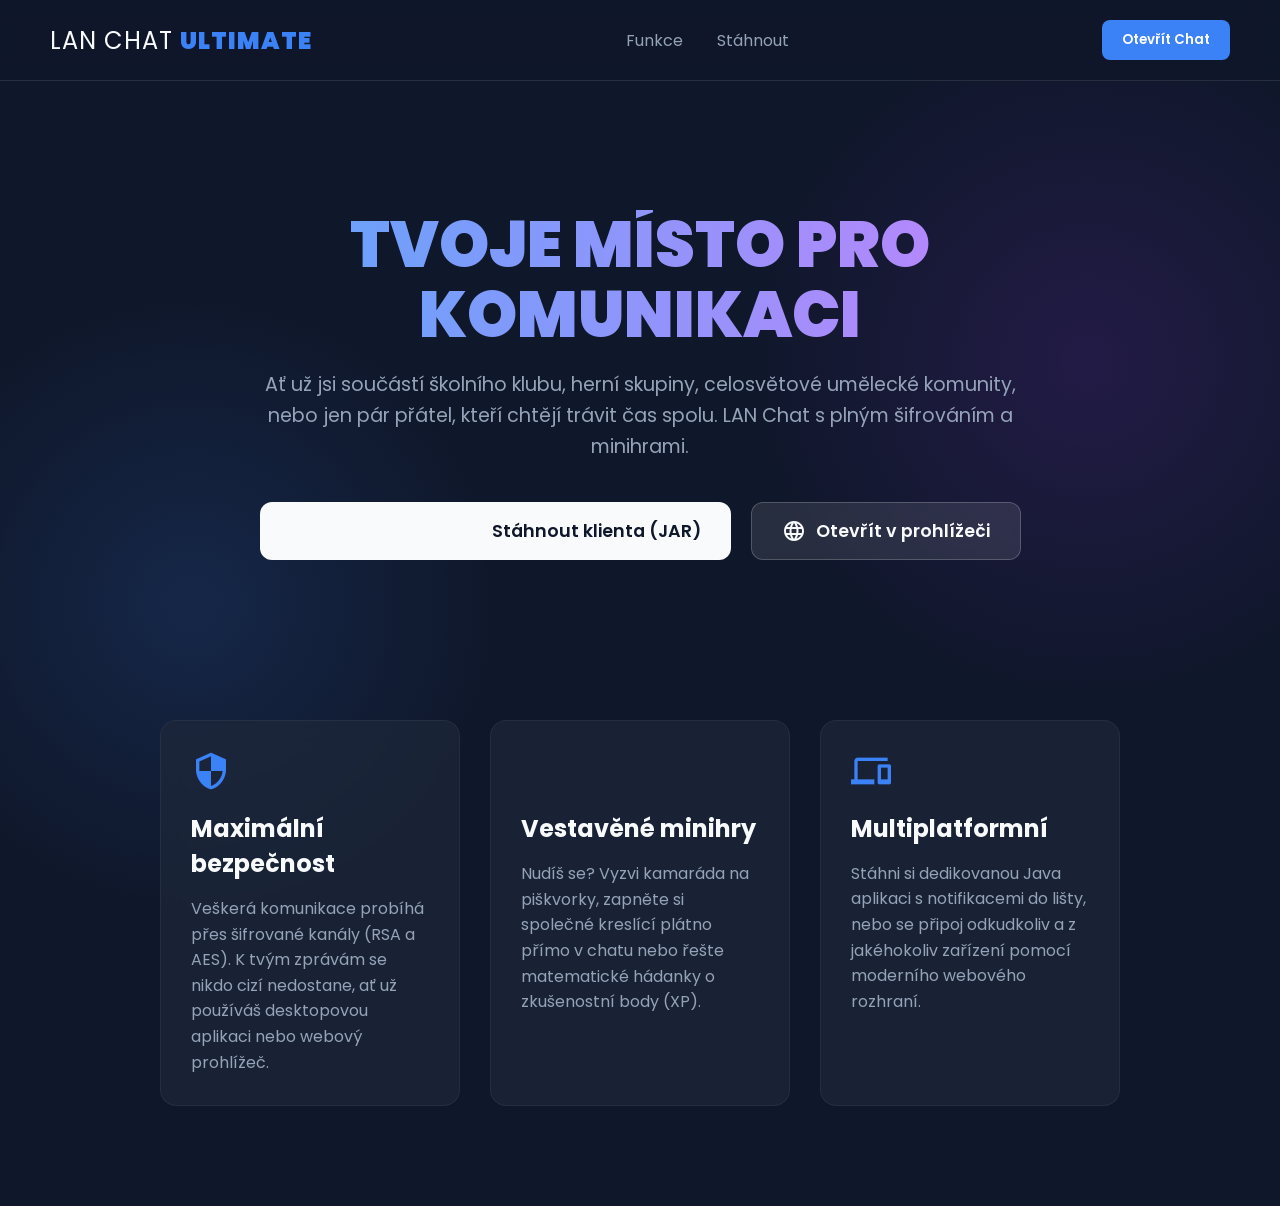
==== Server/src/main/resources/WebClient/index.html @ 34ec7c35 "Final opravy" ====
<!DOCTYPE html>
<html lang="cs">
<head>
    <meta charset="UTF-8">
    <meta name="viewport" content="width=device-width, initial-scale=1.0">
    <title>LAN Chat Ultimate</title>
    <link href="https://fonts.googleapis.com/icon?family=Material+Icons" rel="stylesheet">
    <link href="https://fonts.googleapis.com/css2?family=Poppins:wght@400;600;900&display=swap" rel="stylesheet">
    <style>
        :root {
            --bg-color: #0f172a;
            --primary: #3b82f6;
            --primary-hover: #2563eb;
            --text-main: #f8fafc;
            --text-muted: #94a3b8;
            --card-bg: rgba(30, 41, 59, 0.7);
        }
        * { margin: 0; padding: 0; box-sizing: border-box; font-family: 'Poppins', sans-serif; }
        body {
            background-color: var(--bg-color);
            color: var(--text-main);
            overflow-x: hidden;
            background-image: radial-gradient(circle at 15% 50%, rgba(59, 130, 246, 0.15), transparent 25%),
            radial-gradient(circle at 85% 30%, rgba(147, 51, 234, 0.15), transparent 25%);
        }
        .landing-nav {
            display: flex; justify-content: space-between; align-items: center;
            padding: 20px 50px; background: rgba(15, 23, 42, 0.8);
            backdrop-filter: blur(10px); border-bottom: 1px solid rgba(255,255,255,0.1);
            position: fixed; top: 0; width: 100%; z-index: 1000;
        }
        .logo { font-size: 24px; letter-spacing: 1px; }
        .nav-links a { color: var(--text-muted); text-decoration: none; margin: 0 15px; transition: 0.3s; }
        .nav-links a:hover { color: var(--text-main); }
        .btn-login {
            background: var(--primary); color: white; border: none;
            padding: 10px 20px; border-radius: 8px; font-weight: 600;
            cursor: pointer; transition: 0.3s;
        }
        .btn-login:hover { background: var(--primary-hover); box-shadow: 0 0 15px rgba(59, 130, 246, 0.5); }

        .hero-section {
            display: flex; flex-direction: column; justify-content: center; align-items: center;
            min-height: 80vh; text-align: center; padding: 100px 20px 50px 20px;
            position: relative;
        }
        .hero-content { max-width: 800px; z-index: 10; }
        .hero-content h1 { font-size: 4rem; font-weight: 900; line-height: 1.1; margin-bottom: 20px; background: linear-gradient(to right, #60a5fa, #c084fc); -webkit-background-clip: text; -webkit-text-fill-color: transparent; }
        .hero-content p { font-size: 1.2rem; color: var(--text-muted); margin-bottom: 40px; line-height: 1.6; }

        .hero-buttons { display: flex; gap: 20px; justify-content: center; flex-wrap: wrap; }
        .btn-hero-download, .btn-hero-web {
            display: flex; align-items: center; gap: 10px; border: none; padding: 15px 30px;
            border-radius: 12px; font-size: 1.1rem; font-weight: 600; cursor: pointer; transition: 0.3s transform, 0.3s box-shadow; text-decoration: none;
        }
        .btn-hero-download { background: var(--text-main); color: var(--bg-color); }
        .btn-hero-download:hover { transform: translateY(-3px); box-shadow: 0 10px 25px rgba(255,255,255,0.2); }
        .btn-hero-web { background: rgba(255,255,255,0.1); color: var(--text-main); border: 1px solid rgba(255,255,255,0.2); backdrop-filter: blur(5px); }
        .btn-hero-web:hover { background: rgba(255,255,255,0.2); transform: translateY(-3px); }

        .features-section {
            display: grid; grid-template-columns: repeat(auto-fit, minmax(300px, 1fr));
            gap: 30px; max-width: 1000px; margin: 0 auto 100px auto; padding: 0 20px;
        }
        .feature-card {
            background: var(--card-bg); padding: 30px; border-radius: 16px;
            border: 1px solid rgba(255,255,255,0.05); text-align: left;
            transition: 0.3s; backdrop-filter: blur(10px);
        }
        .feature-card:hover { transform: translateY(-5px); border-color: rgba(255,255,255,0.2); box-shadow: 0 10px 30px rgba(0,0,0,0.3); }
        .feature-icon { font-size: 40px; color: var(--primary); margin-bottom: 20px; }
        .feature-card h3 { font-size: 1.5rem; margin-bottom: 15px; color: var(--text-main); }
        .feature-card p { color: var(--text-muted); line-height: 1.6; }
    </style>
</head>
<body>

<nav class="landing-nav">
    <div class="logo">LAN CHAT <span style="font-weight:900; color:#3b82f6;">ULTIMATE</span></div>
    <div class="nav-links">
        <a href="#features">Funkce</a>
        <a href="klient.jar" download>Stáhnout</a>
    </div>
    <button class="btn-login" onclick="window.location.href='app.html'">Otevřít Chat</button>
</nav>

<header class="hero-section">
    <div class="hero-content">
        <h1>TVOJE MÍSTO PRO <br> KOMUNIKACI</h1>
        <p>
            Ať už jsi součástí školního klubu, herní skupiny, celosvětové umělecké komunity,
            nebo jen pár přátel, kteří chtějí trávit čas spolu. LAN Chat s plným šifrováním a minihrami.
        </p>
        <div class="hero-buttons">
            <a href="klient.jar" download class="btn-hero-download">
                <span class="material-icons">download</span> Stáhnout klienta (JAR)
            </a>
            <a href="app.html" class="btn-hero-web">
                <span class="material-icons">language</span> Otevřít v prohlížeči
            </a>
        </div>
    </div>
</header>

<section id="features" class="features-section">
    <div class="feature-card">
        <span class="material-icons feature-icon">security</span>
        <h3>Maximální bezpečnost</h3>
        <p>Veškerá komunikace probíhá přes šifrované kanály (RSA a AES). K tvým zprávám se nikdo cizí nedostane, ať už používáš desktopovou aplikaci nebo webový prohlížeč.</p>
    </div>
    <div class="feature-card">
        <span class="material-icons feature-icon">sports_esports</span>
        <h3>Vestavěné minihry</h3>
        <p>Nudíš se? Vyzvi kamaráda na piškvorky, zapněte si společné kreslící plátno přímo v chatu nebo řešte matematické hádanky o zkušenostní body (XP).</p>
    </div>
    <div class="feature-card">
        <span class="material-icons feature-icon">devices</span>
        <h3>Multiplatformní</h3>
        <p>Stáhni si dedikovanou Java aplikaci s notifikacemi do lišty, nebo se připoj odkudkoliv a z jakéhokoliv zařízení pomocí moderního webového rozhraní.</p>
    </div>
</section>

</body>
</html>
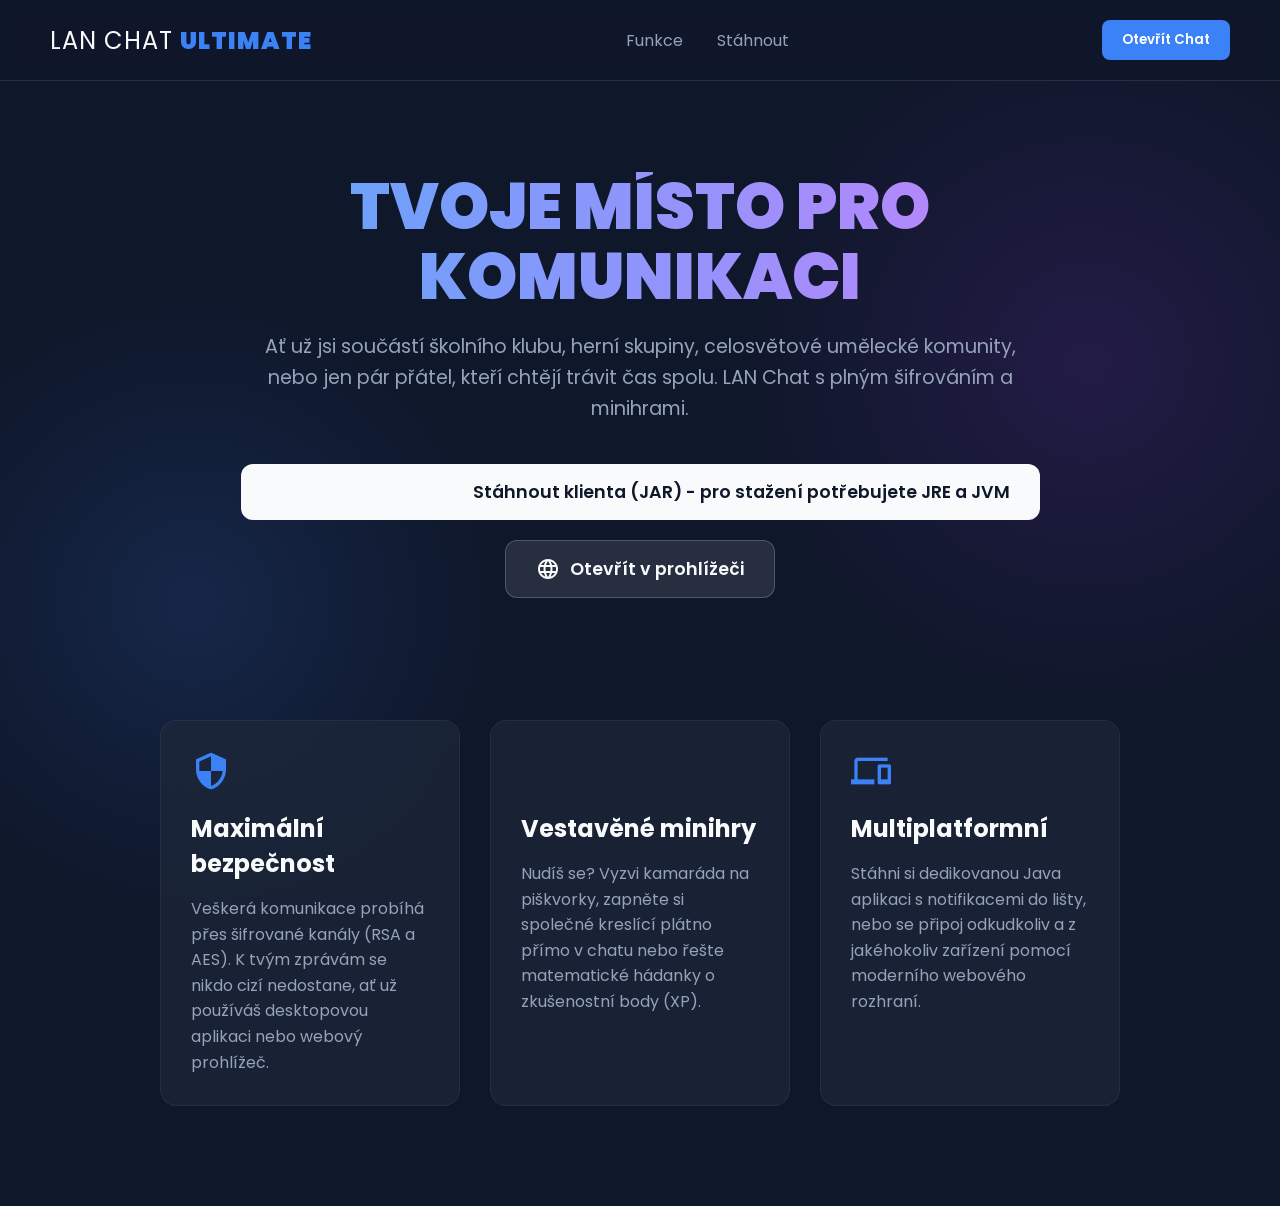
==== commit 3ae3ad16: "Oprava chyb finální verze" ====
--- a/Server/src/main/resources/WebClient/index.html
+++ b/Server/src/main/resources/WebClient/index.html
@@ -79,7 +79,7 @@
     <div class="logo">LAN CHAT <span style="font-weight:900; color:#3b82f6;">ULTIMATE</span></div>
     <div class="nav-links">
         <a href="#features">Funkce</a>
-        <a href="klient.jar" download>Stáhnout</a>
+        <a href="Klient.jar" download>Stáhnout</a>
     </div>
     <button class="btn-login" onclick="window.location.href='app.html'">Otevřít Chat</button>
 </nav>
@@ -92,8 +92,8 @@
             nebo jen pár přátel, kteří chtějí trávit čas spolu. LAN Chat s plným šifrováním a minihrami.
         </p>
         <div class="hero-buttons">
-            <a href="klient.jar" download class="btn-hero-download">
-                <span class="material-icons">download</span> Stáhnout klienta (JAR)
+            <a href="Klient.jar" download class="btn-hero-download">
+                <span class="material-icons">download</span> Stáhnout klienta (JAR) - pro stažení potřebujete JRE a JVM
             </a>
             <a href="app.html" class="btn-hero-web">
                 <span class="material-icons">language</span> Otevřít v prohlížeči
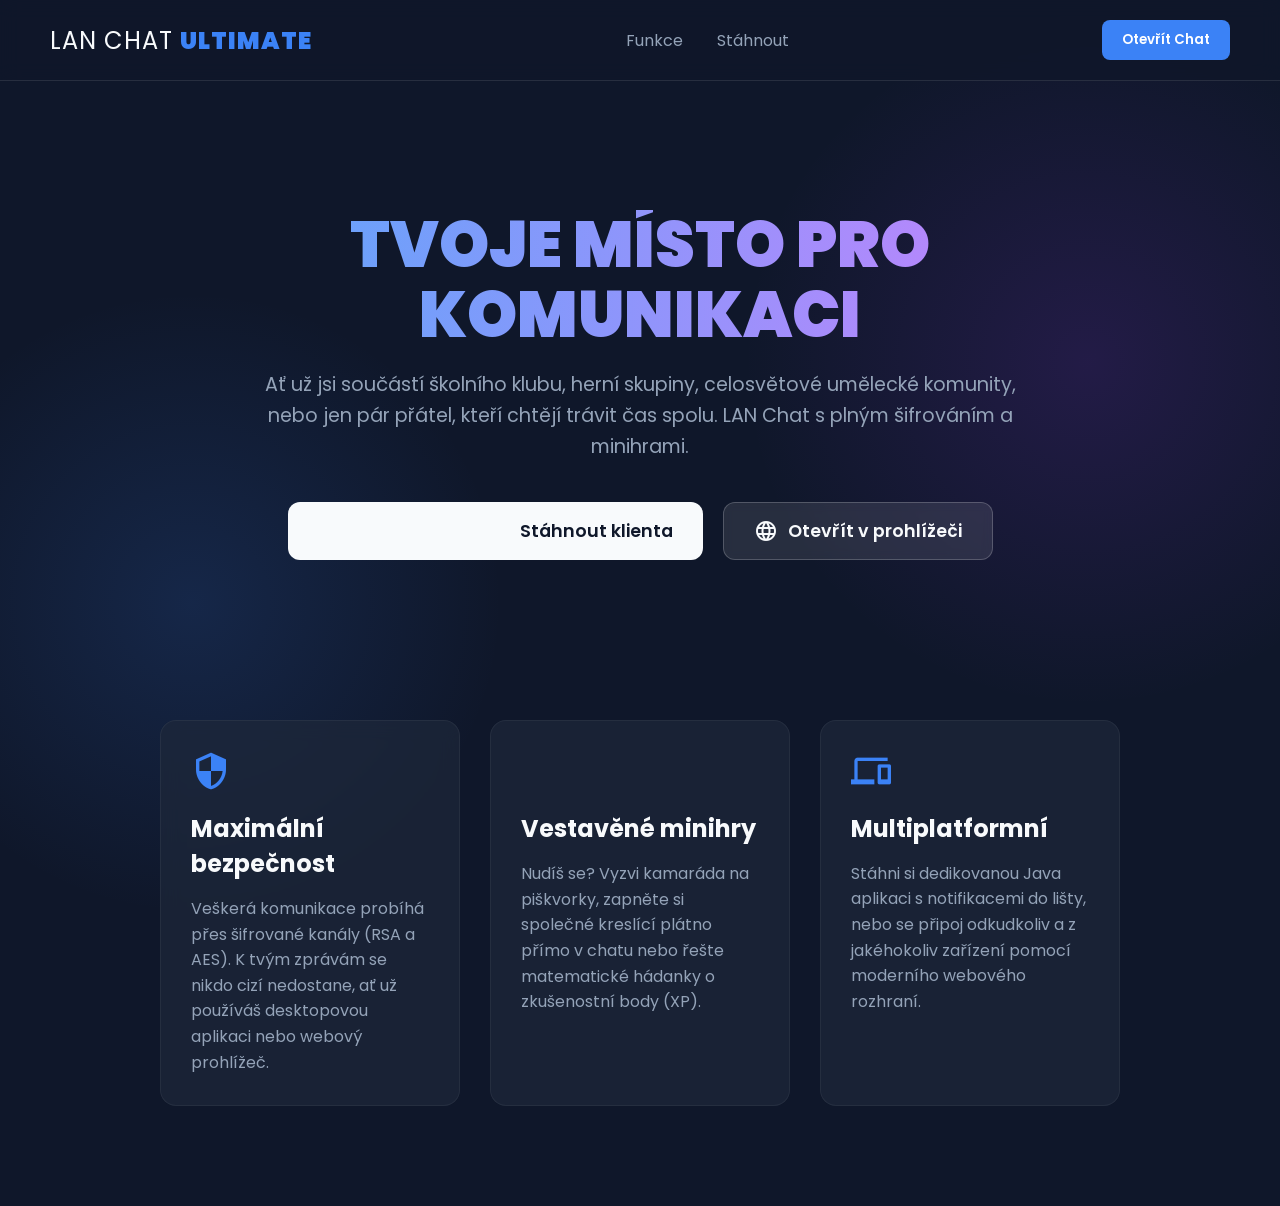
==== commit 23b5cbcc: "Oprava Whiteboardu + exe verze" ====
--- a/Server/src/main/resources/WebClient/index.html
+++ b/Server/src/main/resources/WebClient/index.html
@@ -92,8 +92,8 @@
             nebo jen pár přátel, kteří chtějí trávit čas spolu. LAN Chat s plným šifrováním a minihrami.
         </p>
         <div class="hero-buttons">
-            <a href="Klient.jar" download class="btn-hero-download">
-                <span class="material-icons">download</span> Stáhnout klienta (JAR) - pro stažení potřebujete JRE a JVM
+            <a href="Klient.exe" download class="btn-hero-download">
+                <span class="material-icons">download</span> Stáhnout klienta
             </a>
             <a href="app.html" class="btn-hero-web">
                 <span class="material-icons">language</span> Otevřít v prohlížeči
